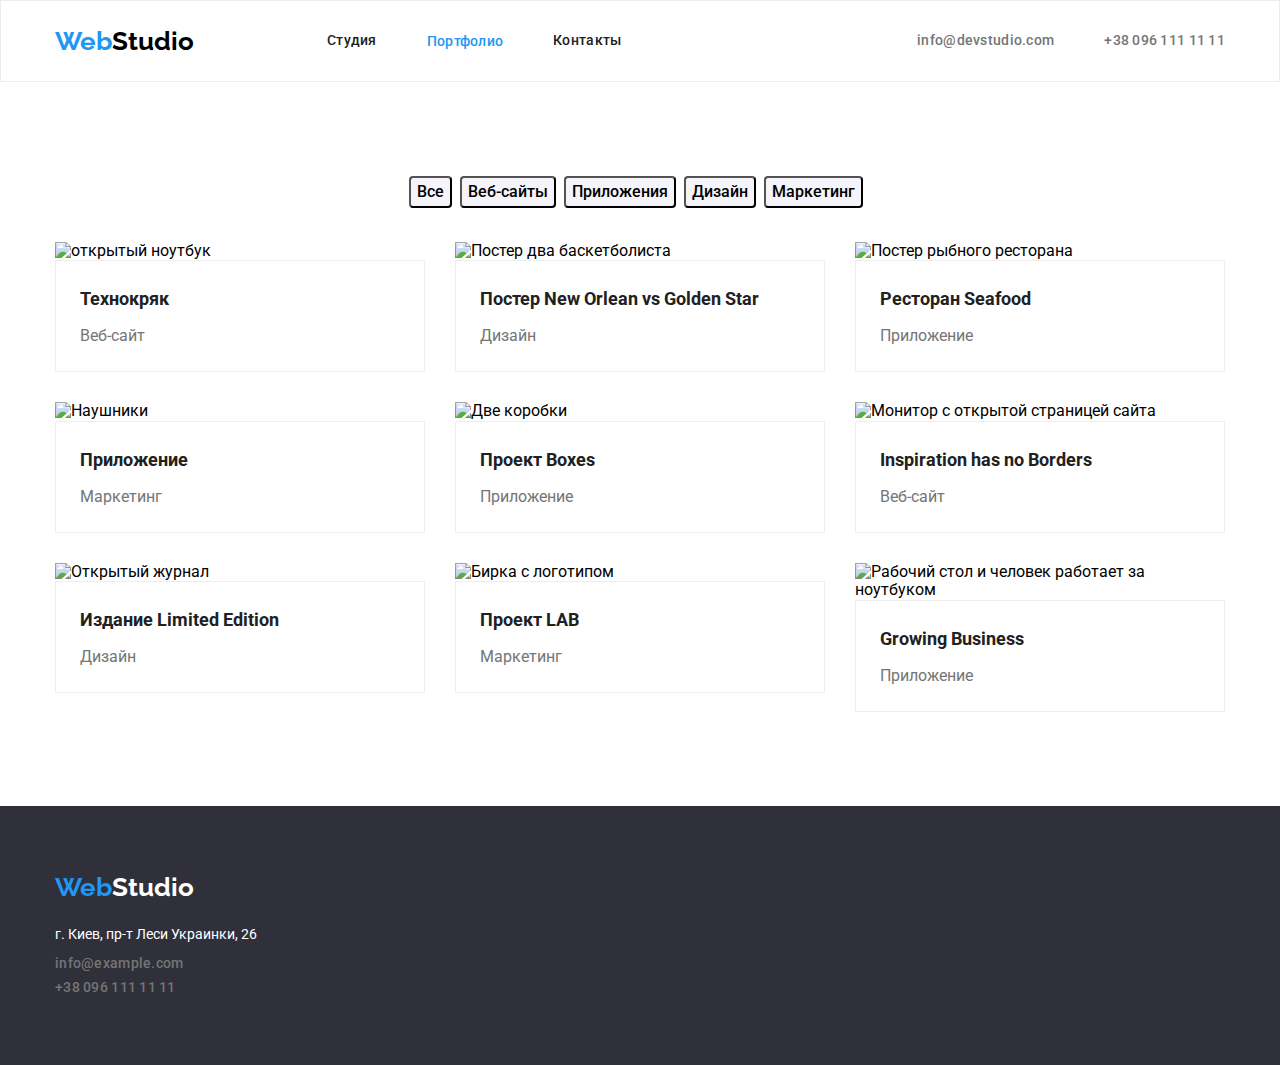
==== portfolio.html @ c2560626 "add sprite" ====
<!DOCTYPE html>
<html lang="ru">
<head>
    <meta charset="UTF-8">
    <meta name="viewport" content="width=device-width, initial-scale=1.0">
    <title>Портфолио</title> 
   
    <link rel="preconnect" href="https://fonts.gstatic.com">
    <link href="https://fonts.googleapis.com/css2?family=Raleway:wght@700&family=Roboto:wght@400;500;700;900&display=swap"
        rel="stylesheet">
    <link rel="stylesheet" href="./css/normalize.css">
  
    <link rel="stylesheet" href="./css/common.css">
    <link rel="stylesheet" href="./css/style.css">
</head>
<body>
     
        <header class="header-back"> 
            <div class="container">
           
            <nav class="item" > 
                <div class="header-nav" >
        
                <a class="linc-logo" href="WebStudio"> <span class="link-blue">Web</span><span class="link-black">Studio</span>
                </a>
        
                <ul class="site-nav">
                    <li class="item"  >
                        <a class="link" href="./index.html">Студия</a>
                    </li> 
                    <li class="item" >
                        <a class="link-current" href="./portfolio.html">Портфолио</a>
                    </li>
                    <li class="item">
                        <a class="link" href="Контакты ">Контакты</a>
                    </li>
                </ul>
                <ul  class="nav-links" >
                
                    <li class="item" >
                        <a class="nav-link" href="mailto:info@devstudio.com">info@devstudio.com</a>
                    </li>
                    <li class="item" >
                        <a class="nav-link" href="tel:+380961111111">+38 096 111 11 11</a>
                    </li>
                
                </ul>
            </div>
                </nav>
            </div>
        </header> 
   
    <main> 
        <div class="container" >
        <section class="design-work" >
            <ul class="main-button" >
                <li>
                    <button class="main-button-item" >Все</button>
                </li>
                <li>
                    <button class="main-button-item" >Веб-сайты</button>
                </li> 
                <li>
                    <button class="main-button-item" >Приложения</button>
                </li>
                <li>
                    <button class="main-button-item" >Дизайн</button>
                </li>
                <li>
                    <button class="main-button-item" >Маркетинг</button>
                </li>
            </ul>
        
        
            <ul class="progects" >
                <li class="progects-name" >
                    <div class="product-title" >
                        
                        <img src="./images-portfolio/img-1.jpg" alt="открытый ноутбук"> 
                        <div class="our-product" >
                        <h3 class=" product-name" >Технокряк</h3> 
                        <p class="product" >Веб-сайт</p>
                    </div>
                    </div>
                </li> 
                <li class="progects-name" > 
                    <div class="product-title"> 
                        <img src="./images-portfolio/img-2.jpg" alt="Постер два баскетболиста"> 
                        <div class="our-product">
                        <h3 class=" product-name" >Постер New Orlean vs Golden Star</h3> 
                        <p class="product" >Дизайн</p> 
                    </div>
                    
                    </div> 
                </li> 
                <li class="progects-name" >
                    <div class="product-title">
                        <img src="./images-portfolio/img-3.jpg" alt="Постер рыбного ресторана">
                        <div class="our-product">
                        <h3 class=" product-name" >Ресторан Seafood</h3>
                        <p class="product" >Приложение</p>
                    </div>
                    </div>
                    
                </li>
                <li class="progects-name" >
                    <div class="product-title" > 
                        <img src="./images-portfolio/img-4.jpg" alt="Наушники">
                        <div class="our-product">
                        <h3 class=" product-name" >Приложение</h3>
                        <p class="product" >Маркетинг</p>
                    </div>
                    </div>
                </li>
                <li class="progects-name" >
                    <div class="product-title"  >
                        <img src="./images-portfolio/img-5.jpg" alt="Две коробки">
                        <div class="our-product">
                        <h3 class=" product-name" >Проект Boxes</h3> 
                        <p class="product" >Приложение</p>
                    </div>
                    </div>
                </li> 
                <li class="progects-name" >
                    <div class="product-title"   >
                        <img src="./images-portfolio/img-6.jpg" alt="Монитор с открытой страницей сайта"> 
                        <div class="our-product">
                        <h3 class=" product-name" >Inspiration has no Borders</h3>
                        <p class="product" >Веб-сайт</p>
                    </div>
                    </div>
                </li>
                <li class="progects-name" >
                    <div class="product-title"  >
                        <img src="./images-portfolio/img-7.jpg" alt="Открытый журнал">
                        <div class="our-product">
                        <h3 class=" product-name" >Издание Limited Edition</h3>
                        <p class="product" >Дизайн</p>
                    </div>
                    </div>
                </li>
                <li class="progects-name" >
                    <div class="product-title"  > 
                        <img src="./images-portfolio/img-8.jpg" alt="Бирка с логотипом">
                        <div class="our-product">
                        <h3 class=" product-name" >Проект LAB</h3> 
                        <p class="product" >Маркетинг</p>
                    </div>
                    </div>
                </li>
                <li class="progects-name"  >
                    <div class="product-title"  >
                        <img src="./images-portfolio/img-9.jpg" alt="Рабочий стол и человек работает за ноутбуком">
                        <div class="our-product">
                        <h3 class=" product-name" >Growing Business</h3>
                        <p class="product" >Приложение</p>
                    </div>
                    </div>
                </li>
            </ul>
        </section>
    </div>
    </main> 
    <footer class="footer-back"> 
        <div class="container" >
        <div class="footer-color">
            <div class="footer-logo">
        <a class="linc-logo" href="WebStudio"> <span class="footer-logo-blue">Web</span><span
        
                class="footer-logo-white">Studio</span> </a></div>
                <div class="adress-link">
        <address class="address">
        
        
            <p class="map-item" > <span class="map-address">г. Киев, пр-т Леси Украинки, 26</span> </p>
            <ul class="footer-nav" >
                <li>
                    <a class="footer-nav-link" href="mailto:info@example.com">info@example.com</a>
                </li>
                <li>
                    <a class="footer-nav-link" href="tel:+380961111111">+38 096 111 11 11</a>
                </li>
            </ul>
        
        </address> 
    </div>
    </div>
    </div>
        </footer>

</body>
</html>
---- css/common.css ----
.visually-hidden {
  position: absolute;
  width: 1px;
  height: 1px;
  margin: -1px;
  border: 0;
  padding: 0;

  white-space: nowrap;
  clip-path: inset(100%);
  clip: rect(0 0 0 0);
  overflow: hidden;
}

ul {
  list-style: none;
}

a {
  text-decoration: none;
}

*,
*::before,
*::after {
  box-sizing: border-box;
}

img {
  display: block;
  max-width: 100%;
  height: auto;
}
---- css/style.css ----
/* все цвета страницы студия
.header-back: #ECECEC
.link-collor: 2196F3
.back-hero: 2F303A
.primary-text-color:757575, 100 %
.white-text-collor:FFFFFF, 100 %
.h-collor:212121, 100 %
 .body-back: #E5E5E5

 */
body {
  font-family: 'Roboto', sans-serif;
}

/* css-переменные. */
:root {
  --primary-text-color: #757575;
  --footer-back: #2f303a;
  --white-text-collor: #ffffff;
  --h-collor: #212121;
  --link-collor: #2196f3;
  --header-back: #ececec;
}

/* контейнер */
.container {
  width: 1200px;
  padding-left: 15px;
  padding-right: 15px;
  margin-left: auto;
  margin-right: auto;
  /* outline: 1px solid green */
}

.link {
  outline: none;
}

img {
  display: block;
  max-width: 100%;
  height: auto;
}

.site-nav .item:last-child {
  margin-right: 0px;
}

.link-blue {
  color: var(--link-collor);
}

.link-black {
  color: #000000;
}

/*  Хедер сайта */
.header-back {
  border: 1px solid #ececec;
}

.header-nav {
  display: flex;
  align-items: center;
  height: 80px;
}

/*  логотип */

.linc-logo {
  font-family: Raleway, sans-serif;
  font-style: normal;
  font-weight: bold;
  font-size: 26px;
  line-height: 31px;
}

/* навигация по сайту */

.site-nav {
  display: flex;
  align-items: center;
  margin-left: 93px;
  margin-top: 0px;
  margin-bottom: 0px;
}

.site-nav .item + .item {
  margin-left: 50px;
}

/* .site-nav .item {
  outline: 1px solid greenyellow;
} */

.site-nav .link {
  color: var(--h-collor);
  display: block;
  padding-top: 32px;
  padding-bottom: 32px;
}

.link:hover,
.link:focus {
  color: var(--link-collor);
}

.link-current {
  color: var(--link-collor);
  font-family: Roboto, sans-serif;
  font-style: normal;
  font-weight: 500;
  font-size: 14px;
  line-height: 16px;
  letter-spacing: 0.02em;
}

.link {
  font-family: Roboto, sans-serif;
  font-style: normal;
  font-weight: 500;
  font-size: 14px;
  line-height: 1.14;
  letter-spacing: 0.02em;
}

/* навигация мейл и телефон */

.nav-link,
.nav-link {
  display: block;
  padding-top: 32px;
  padding-bottom: 32px;
  margin-top: 0px;
  margin-bottom: 0px;

  font-family: Roboto, sans-serif;
  font-style: normal;
  font-weight: 500;
  font-size: 14px;
  line-height: 1.14;
  letter-spacing: 0.02em;
  color: var(--primary-text-color);
}

.nav-links :hover,
.nav-links :focus {
  color: var(--link-collor);
}

.nav-links {
  display: flex;
  margin-left: auto;
}

.nav-icon{
  display: block;
  width: 16px;
  height: 12px;


}

.nav-icon:hover,
.nav-icon:focus{
  color: var(--link-collor);
}

.nav-link{
  display: flex; 
  align-content: center;

}


/* .nav-links .item {
  outline: 1px solid green;
} */

.nav-links .item + .item {
  margin-left: 50px;
}

/*  Hero сайта Студия*/
.hero {
  background-color: var(--footer-back);
  /* outline: 2px solid green; */
  min-height: 600px;
}

.hero {
  text-align: center; 
}
 
.overlay {
  max-width: 1600px;
  height: 600px;
  margin-left: auto;
  margin-right: auto;
  background-image: url(../images/Img\ \(5\).jpg);
  background-position: center;
  background-size: cover;
}


.hero-title {
  padding-top: 200px;
  margin-bottom: 30px;
  margin-top: 0px;

  /* outline: 1px solid green; */

  color: var(--white-text-collor);
  font-family: Roboto, sans-serif;
  font-style: normal;
  font-weight: 900;
  font-size: 44px;
  line-height: 1.36;

  letter-spacing: 0.06em;
  text-transform: uppercase;
}

/* кнопка заказа услуг */

.hero-button {
  display: inline-block;
  padding: 16px 32px;
  border-radius: 4px;
  margin-right: auto;
  margin-left: auto;

  background-color: var(--link-collor);
  color: var(--white-text-collor);
}

/*  наши преимущества */
.benefit {
  padding-top: 94px;
}

.benefit-frame {
  display: flex;
}

.benefit-frame {
  padding-left: 0px;
  margin-top: 0px;
  margin-bottom: 0px;
}

.benefit-item {
  margin-bottom: 0px;
  font-family: Roboto, sans-serif;
  font-style: normal;
  font-weight: normal;
  font-size: 14px;
  line-height: 1.71;
}

.card {
  width: 270px;
  margin-right: 30px;
}

.card:last-child {
  margin-right: 0px;
}

.benefit-title {
  margin-top: 0px;
  font-family: Roboto, sans-serif;
  font-style: normal;
  font-weight: 700;
  font-size: 14px;
  line-height: 1.14;
  letter-spacing: 0.03em;
  text-transform: uppercase;
  color: var(--h-collor);
}

/*  то что мы делаем студия */
.work {
  padding-top: 94px;
  padding-bottom: 94px;
}

.work-title {
  text-align: center;
  margin-top: 0px;
  font-family: Roboto, sans-serif;
  font-style: normal;
  font-weight: bold;
  font-size: 36px;
  line-height: 1.16;
}

.work-item-frame {
  /* outline: 1px solid green; */
  display: block;
}

.work-item {
  display: block;
}

.work-item {
  display: flex;
}

.work-item {
  padding-left: 0px;
  margin-top: 0px;
  margin-bottom: 0px;
}

/* 
.work-item-frame {
  margin-right: 30px;
} */

/* .work-item-frame:last-child {
  margin-right: 0px;
} */

.work-item-frame:not(:last-child) {
  margin-right: 30px;
}

/*  о нашей команде */

.our-team {
  padding-top: 94px;
  padding-bottom: 94px;
}

.team-title {
  text-align: center;
  margin-bottom: 50px;
  margin-top: 0px;
  font-family: Roboto, sans-serif;
  font-style: normal;
  font-weight: bold;
  font-size: 36px;
  line-height: 1.16;
  letter-spacing: 0.03em;
}

.team-card {
  display: flex;
}

.team-card {
  margin-left: 0px;
  padding-left: 0px;
  margin-top: 0px;
  margin-bottom: 0px;
}

.team-card-item {
  /* outline: 1px solid #008000; */
}

.team-card-item {
  margin-right: 30px;
}

.team-card-item:last-child {
  margin-right: 0px;
}

.name {
  text-align: center;
  margin-top: 30px;
  color: var(--h-collor);
  font-family: Roboto, sans-serif;
  font-style: normal;
  font-weight: 500;
  font-size: 16px;
  line-height: 19px;
}

.profession {
  text-align: center;
  margin-top: 10px;
  margin-bottom: 30px;
  color: var(--primary-text-color);
  font-family: Roboto, sans-serif;
  font-style: normal;
  font-weight: normal;
  font-size: 16px;
  line-height: 19px;
}

/* Подвал сайта  */
.footer-back {
  padding-top: 6px;
  background-color: var(--footer-back);
}

.footer-logo {
  display: block;
}

.footer-logo {
  padding-top: 60px;
  /* outline: 1px solid#008000; */
}

.footer-logo-blue {
  color: var(--link-collor);
}

.adress-link {
  display: block;
}

.adress-link {
  margin-top: 20px;
  padding-bottom: 60px;
}

.adress {
  display: block;
}

.map-address {
  color: var(--white-text-collor);
  font-family: Roboto, sans-serif;
  font-style: normal;
  font-weight: normal;
  font-size: 14px;
  line-height: 1.71;

  /* outline: 1px solid #008000; */
}

.map-item {
  margin-top: 20px;
  margin-bottom: 0px;
}

.footer-logo-white {
  color: var(--white-text-collor);
}

.footer-nav {
  display: block;
  padding-left: 0px;
  margin-bottom: 0px;
  margin-top: 9px;
}

.footer-nav-link {
  display: block;
}

.footer-nav-link:hover,
.footer-nav-link:focus {
  color: var(--link-collor);
}

.footer-nav-link {
  font-family: Roboto, sans-serif;
  font-style: normal;
  font-weight: 500;
  font-size: 14px;
  line-height: 1.14;
  letter-spacing: 0.02em;
  color: var(--primary-text-color);
  margin-top: 9px;
  margin-bottom: 9px;
}

/* кнопки в портфолио */
.main-button-item {
  font-family: Roboto, sans-serif;
  font-style: normal;
  font-weight: 500;
  font-size: 16px;
  line-height: 26px;
  background: #f5f4fa;
  border-radius: 4px;
}

.main-button {
  display: flex;
  margin-bottom: 34px;
  margin-top: 0px;
  justify-content: center;
  padding-left: 0px;
}

.main-button-item:hover,
.main-button-item:focus {
  color: var(--link-collor);
}

.main-button-item {
  margin-right: 8px;
}

/*  портфолио проекты */
.design-work {
  padding-bottom: 94px;
  padding-top: 94px;
}

.product-name {
  font-family: Roboto, sans-serif;
  font-style: normal;
  font-weight: bold;
  font-size: 18px;
  line-height: 36px;
  color: var(--h-collor);
}

.progects {
  display: flex;
  flex-wrap: wrap;
  padding-left: 0px;
  margin-top: 0px;
  margin-bottom: 0px;
}

.progects-name {
  width: 370px;
  /* outline: 1px solid #008000; */
  margin-right: 30px;
  margin-bottom: 30px;
}

/* .progects-name * {
  outline: 1px solid #008000;
} */

.progects-name:nth-child(3n) {
  margin-right: 0;
}

.progects-name:nth-last-child(-n + 3) {
  margin-bottom: 0;
}

.product {
  font-family: Roboto, sans-serif;
  font-style: normal;
  font-weight: normal;
  font-size: 16px;
  line-height: 30px;
  color: var(--primary-text-color);
}

.product-title {
  display: block;
}

.our-product {
  padding-top: 20px;
  padding-left: 24px;
  padding-right: 24px;
  padding-bottom: 20px;
  border: 1px solid #eeeeee;
}

.product-name {
  margin-bottom: 0px;
  margin-top: 0px;
}

.product {
  margin-top: 4px;
  margin-bottom: 0px;
}

/* .frame {
  outline: 2px solid green;
} */

/*  контейнер для стилизации hero
 */
.hero-container {
  width: 600px;
  margin-left: auto;
  margin-right: auto;
}

/*display: flex
  flex-wrap: wrap */

/* общий контейнер для стилизации */
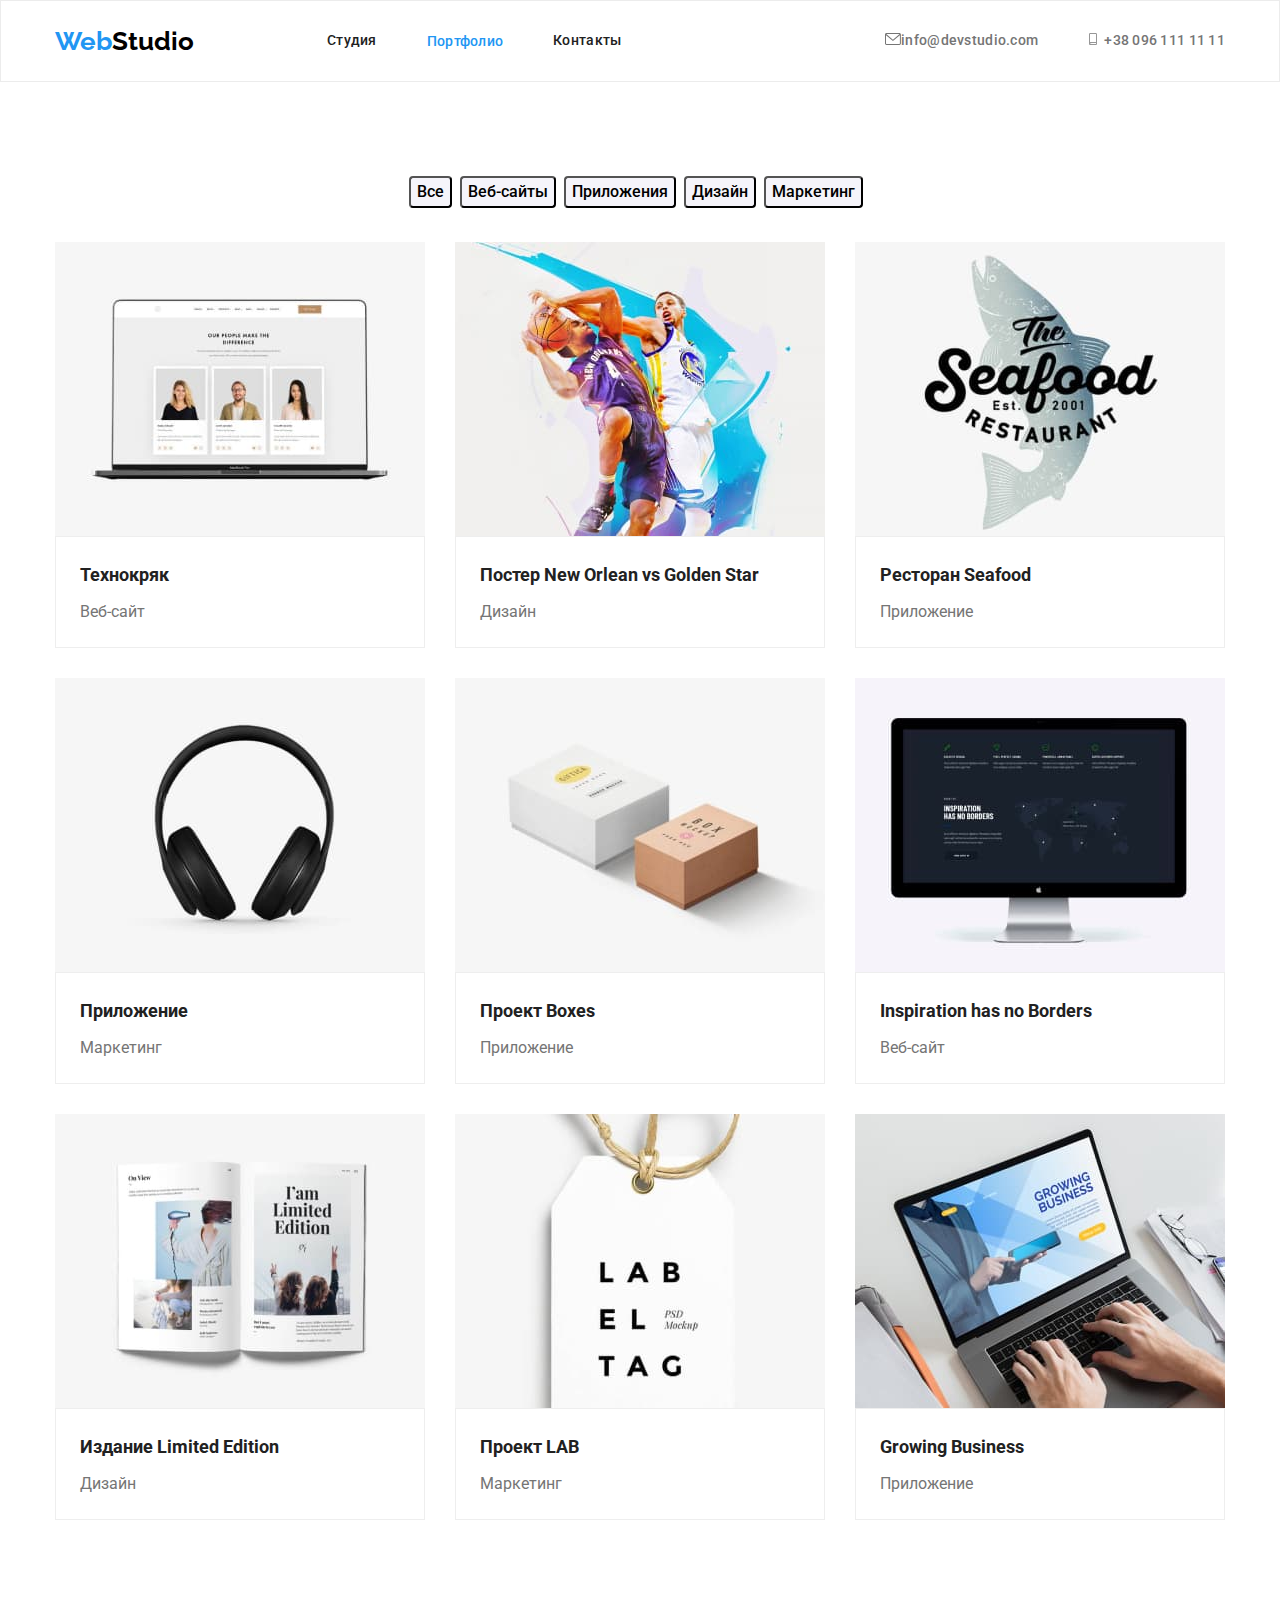
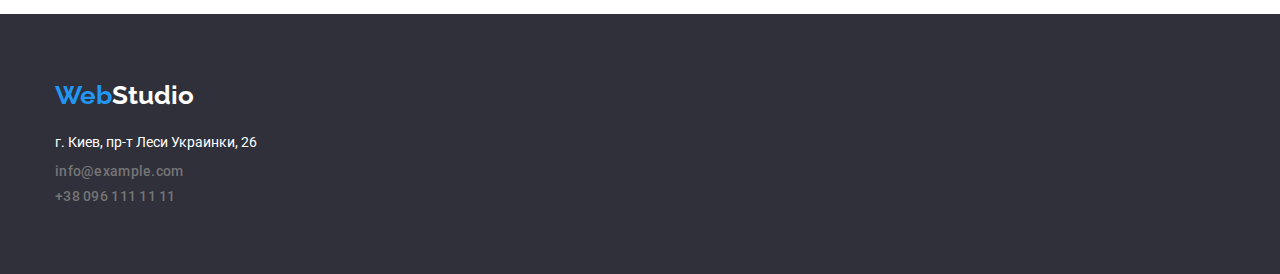
==== commit 17c90014: "add photo portfolio" ====
--- a/portfolio.html
+++ b/portfolio.html
@@ -38,10 +38,14 @@
                 <ul  class="nav-links" >
                 
                     <li class="item" >
-                        <a class="nav-link" href="mailto:info@devstudio.com">info@devstudio.com</a>
+                        <a class="nav-link" href="mailto:info@devstudio.com"><svg  class="nav-icon">
+                            <use href="./images/symbol-defs.svg#icon-envelope" width="16",height="12" ></use>    
+                            </svg>info@devstudio.com</a>
                     </li>
                     <li class="item" >
-                        <a class="nav-link" href="tel:+380961111111">+38 096 111 11 11</a>
+                        <a class="nav-link" href="tel:+380961111111"> <svg  class="nav-icon">
+                            <use href="./images/symbol-defs.svg#icon-smartphone" width="10",height="16"></use>
+                        </svg>+38 096 111 11 11</a>
                     </li>
                 
                 </ul>
@@ -76,7 +80,7 @@
                 <li class="progects-name" >
                     <div class="product-title" >
                         
-                        <img src="./images-portfolio/img-1.jpg" alt="открытый ноутбук"> 
+                        <img src="./images/img-1.jpg" alt="открытый ноутбук"> 
                         <div class="our-product" >
                         <h3 class=" product-name" >Технокряк</h3> 
                         <p class="product" >Веб-сайт</p>
@@ -85,7 +89,7 @@
                 </li> 
                 <li class="progects-name" > 
                     <div class="product-title"> 
-                        <img src="./images-portfolio/img-2.jpg" alt="Постер два баскетболиста"> 
+                        <img src="./images/img-2.jpg" alt="Постер два баскетболиста"> 
                         <div class="our-product">
                         <h3 class=" product-name" >Постер New Orlean vs Golden Star</h3> 
                         <p class="product" >Дизайн</p> 
@@ -95,7 +99,7 @@
                 </li> 
                 <li class="progects-name" >
                     <div class="product-title">
-                        <img src="./images-portfolio/img-3.jpg" alt="Постер рыбного ресторана">
+                        <img src="./images/img-3.jpg" alt="Постер рыбного ресторана">
                         <div class="our-product">
                         <h3 class=" product-name" >Ресторан Seafood</h3>
                         <p class="product" >Приложение</p>
@@ -105,7 +109,7 @@
                 </li>
                 <li class="progects-name" >
                     <div class="product-title" > 
-                        <img src="./images-portfolio/img-4.jpg" alt="Наушники">
+                        <img src="./images/img-4.jpg" alt="Наушники">
                         <div class="our-product">
                         <h3 class=" product-name" >Приложение</h3>
                         <p class="product" >Маркетинг</p>
@@ -114,7 +118,7 @@
                 </li>
                 <li class="progects-name" >
                     <div class="product-title"  >
-                        <img src="./images-portfolio/img-5.jpg" alt="Две коробки">
+                        <img src="./images/img-5.jpg" alt="Две коробки">
                         <div class="our-product">
                         <h3 class=" product-name" >Проект Boxes</h3> 
                         <p class="product" >Приложение</p>
@@ -123,7 +127,7 @@
                 </li> 
                 <li class="progects-name" >
                     <div class="product-title"   >
-                        <img src="./images-portfolio/img-6.jpg" alt="Монитор с открытой страницей сайта"> 
+                        <img src="./images/img-6.jpg" alt="Монитор с открытой страницей сайта"> 
                         <div class="our-product">
                         <h3 class=" product-name" >Inspiration has no Borders</h3>
                         <p class="product" >Веб-сайт</p>
@@ -132,7 +136,7 @@
                 </li>
                 <li class="progects-name" >
                     <div class="product-title"  >
-                        <img src="./images-portfolio/img-7.jpg" alt="Открытый журнал">
+                        <img src="./images/img-7.jpg" alt="Открытый журнал">
                         <div class="our-product">
                         <h3 class=" product-name" >Издание Limited Edition</h3>
                         <p class="product" >Дизайн</p>
@@ -141,7 +145,7 @@
                 </li>
                 <li class="progects-name" >
                     <div class="product-title"  > 
-                        <img src="./images-portfolio/img-8.jpg" alt="Бирка с логотипом">
+                        <img src="./images/img-8.jpg" alt="Бирка с логотипом">
                         <div class="our-product">
                         <h3 class=" product-name" >Проект LAB</h3> 
                         <p class="product" >Маркетинг</p>
@@ -150,7 +154,7 @@
                 </li>
                 <li class="progects-name"  >
                     <div class="product-title"  >
-                        <img src="./images-portfolio/img-9.jpg" alt="Рабочий стол и человек работает за ноутбуком">
+                        <img src="./images/img-9.jpg" alt="Рабочий стол и человек работает за ноутбуком">
                         <div class="our-product">
                         <h3 class=" product-name" >Growing Business</h3>
                         <p class="product" >Приложение</p>
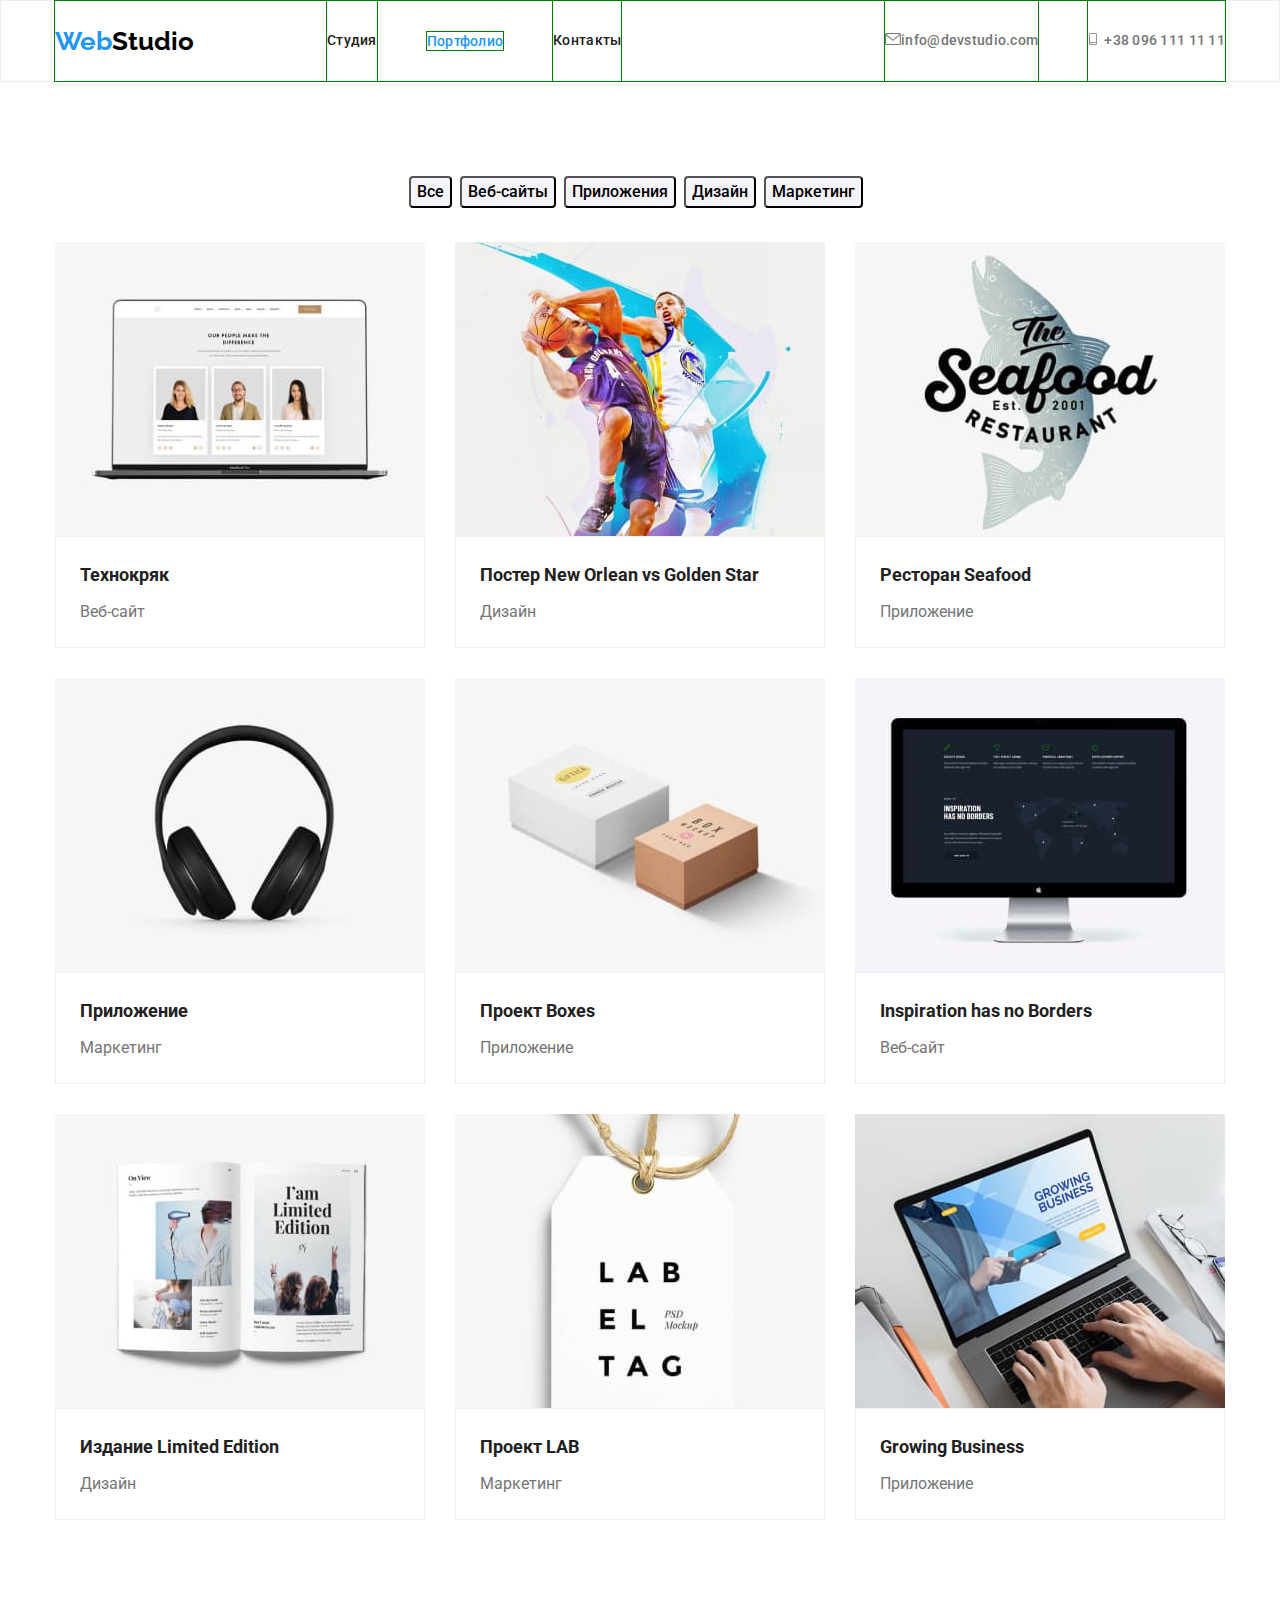
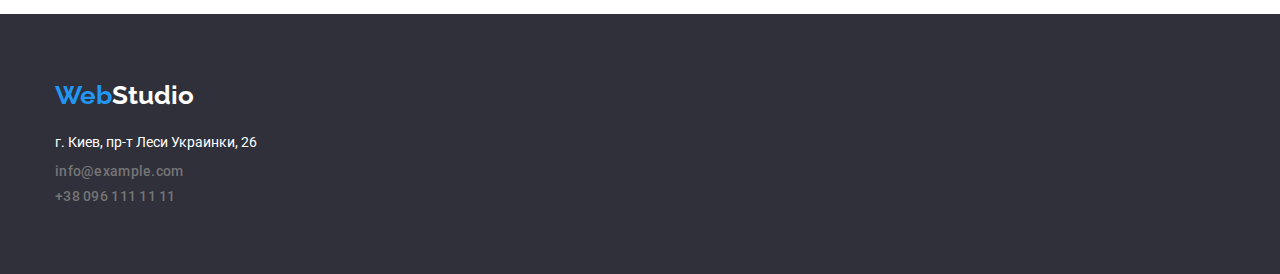
==== commit 1204c970: "svg beggin" ====
--- a/portfolio.html
+++ b/portfolio.html
@@ -40,12 +40,12 @@
                     <li class="item" >
                         <a class="nav-link" href="mailto:info@devstudio.com"><svg  class="nav-icon">
                             <use href="./images/symbol-defs.svg#icon-envelope" width="16",height="12" ></use>    
-                            </svg>info@devstudio.com</a>
+                            </svg> info@devstudio.com</a>
                     </li>
                     <li class="item" >
                         <a class="nav-link" href="tel:+380961111111"> <svg  class="nav-icon">
                             <use href="./images/symbol-defs.svg#icon-smartphone" width="10",height="16"></use>
-                        </svg>+38 096 111 11 11</a>
+                        </svg> +38 096 111 11 11</a>
                     </li>
                 
                 </ul>
--- a/css/style.css
+++ b/css/style.css
@@ -143,35 +143,48 @@
   color: var(--primary-text-color);
 }
 
-.nav-links :hover,
+/* .nav-links :hover,
 .nav-links :focus {
   color: var(--link-collor);
-}
+} */
 
 .nav-links {
   display: flex;
-  margin-left: auto;
-}
-
-.nav-icon{
+  margin-left: auto; 
+  margin-top: 0px;
+  margin-bottom: 0px;
+}
+
+.nav-icon {
   display: block;
   width: 16px;
   height: 12px;
-
-
-}
-
-.nav-icon:hover,
-.nav-icon:focus{
-  color: var(--link-collor);
-}
+  fill: var( --primary-text-color);
+  /* fill: carrentColor; */
+}
+
 
 .nav-link{
   display: flex; 
   align-content: center;
-
-}
-
+}
+
+
+.nav-links .item :hover,
+.nav-links .item :focus{
+  color: var(--link-collor);
+}
+
+
+.nav-icon :hover{
+  fill: carrentColor ;
+}
+
+  
+
+.item {
+  outline: 1px solid #008000
+}
 
 /* .nav-links .item {
   outline: 1px solid green;
@@ -277,7 +290,16 @@
   letter-spacing: 0.03em;
   text-transform: uppercase;
   color: var(--h-collor);
-}
+} 
+
+.benefit-icon{ 
+  
+  background-color: rgb(230, 19, 19); 
+  height: 120px;
+}
+
+
+
 
 /*  то что мы делаем студия */
 .work {
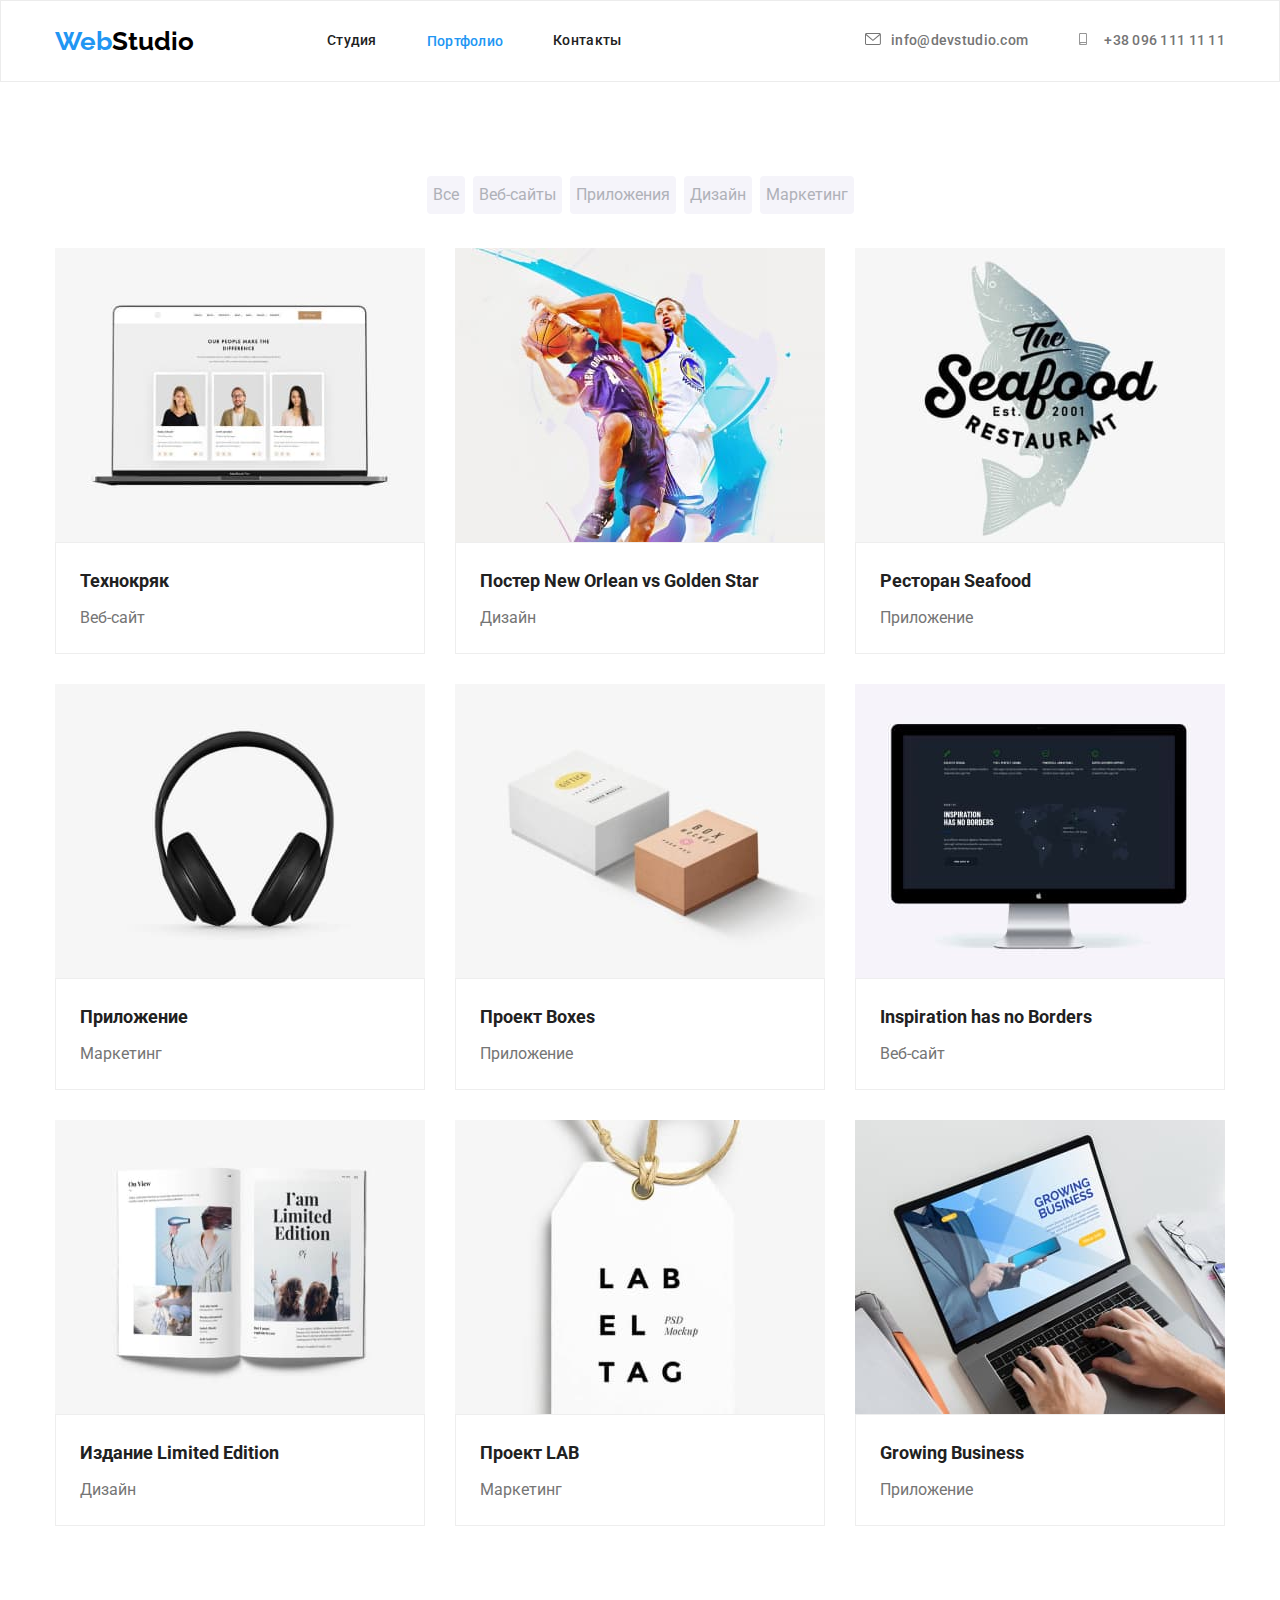
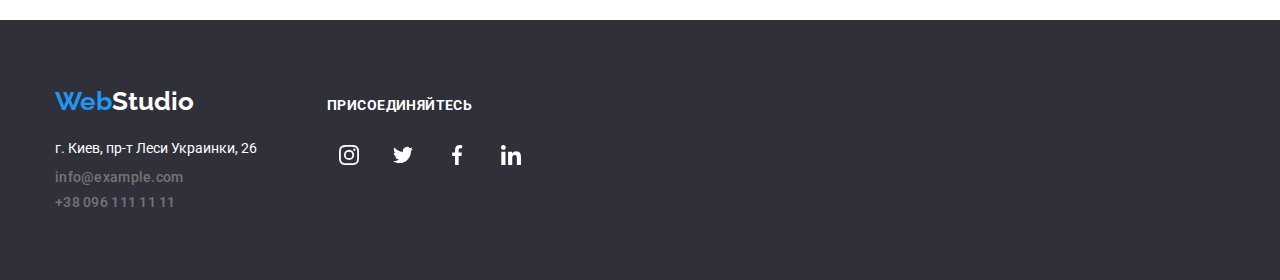
==== commit 09014b25: "add button" ====
--- a/portfolio.html
+++ b/portfolio.html
@@ -8,7 +8,7 @@
     <link rel="preconnect" href="https://fonts.gstatic.com">
     <link href="https://fonts.googleapis.com/css2?family=Raleway:wght@700&family=Roboto:wght@400;500;700;900&display=swap"
         rel="stylesheet">
-    <link rel="stylesheet" href="./css/normalize.css">
+     <link rel="stylesheet" href="https://cdnjs.cloudflare.com/ajax/libs/modern-normalize/1.0.0/modern-normalize.min.css"/>
   
     <link rel="stylesheet" href="./css/common.css">
     <link rel="stylesheet" href="./css/style.css">
@@ -39,12 +39,12 @@
                 
                     <li class="item" >
                         <a class="nav-link" href="mailto:info@devstudio.com"><svg  class="nav-icon">
-                            <use href="./images/symbol-defs.svg#icon-envelope" width="16",height="12" ></use>    
+                            <use href="./images/symbol-defs (1).svg#icon-envelope" width="16",height="12" ></use>    
                             </svg> info@devstudio.com</a>
                     </li>
                     <li class="item" >
                         <a class="nav-link" href="tel:+380961111111"> <svg  class="nav-icon">
-                            <use href="./images/symbol-defs.svg#icon-smartphone" width="10",height="16"></use>
+                            <use href="./images/symbol-defs (1).svg#icon-smartphone" width="10",height="16"></use>
                         </svg> +38 096 111 11 11</a>
                     </li>
                 
@@ -58,19 +58,19 @@
         <div class="container" >
         <section class="design-work" >
             <ul class="main-button" >
-                <li>
+                <li class="main-button-mark" >
                     <button class="main-button-item" >Все</button>
                 </li>
-                <li>
+                <li class="main-button-mark" >
                     <button class="main-button-item" >Веб-сайты</button>
                 </li> 
-                <li>
+                <li class="main-button-mark" >
                     <button class="main-button-item" >Приложения</button>
                 </li>
-                <li>
+                <li class="main-button-mark"  >
                     <button class="main-button-item" >Дизайн</button>
                 </li>
-                <li>
+                <li class="main-button-mark" >
                     <button class="main-button-item" >Маркетинг</button>
                 </li>
             </ul>
@@ -166,7 +166,8 @@
     </div>
     </main> 
     <footer class="footer-back"> 
-        <div class="container" >
+        <div class="container" > 
+            <div class="footer-all"> 
         <div class="footer-color">
             <div class="footer-logo">
         <a class="linc-logo" href="WebStudio"> <span class="footer-logo-blue">Web</span><span
@@ -188,7 +189,41 @@
         
         </address> 
     </div>
-    </div>
+    </div> 
+    <div class="footer-sociall" >
+        <h3 class="footer-title" > ПРИСОЕДИНЯЙТЕСЬ</h3> 
+             <ul class="footer-box" >
+                 <li class="footer-mark" >
+                     <a class="footer-link"  href=""><svg class="footer-icon" width="20px" height="20px" >
+                        <use href="./images/symbol-defs (1).svg#icon-instagram" ></use>
+     
+                     </svg></a>
+                 
+                 </li> 
+                 <li class="footer-mark" >
+                     <a class="footer-link"  href=""><svg class="footer-icon" width="20px" height="20px" >
+                        <use href="./images/symbol-defs (1).svg#icon-twitter" ></use>
+     
+                     </svg></a>
+                 
+                 </li>
+                  <li class="footer-mark" >
+                     <a class="footer-link"  href=""><svg class="footer-icon" width="20px" height="20px" >
+                        <use href="./images/symbol-defs (1).svg#icon-facebook" ></use>
+     
+                     </svg></a>
+                 
+                 </li> 
+                 <li class="footer-mark" >
+                     <a class="footer-link"  href=""><svg class="footer-icon" width="20px" height="20px" >
+                        <use href="./images/symbol-defs (1).svg#icon-linkedin" ></use>
+     
+                     </svg></a>
+                 
+                 </li>
+             </ul>
+     </div>
+</div>
     </div>
         </footer>
 
--- a/css/common.css
+++ b/css/common.css
@@ -17,7 +17,8 @@
 }
 
 a {
-  text-decoration: none;
+  text-decoration: none;  
+  /* color: white */
 }
 
 *,
--- a/css/style.css
+++ b/css/style.css
@@ -10,6 +10,7 @@
  */
 body {
   font-family: 'Roboto', sans-serif;
+  color: #757575;
 }
 
 /* css-переменные. */
@@ -20,6 +21,15 @@
   --h-collor: #212121;
   --link-collor: #2196f3;
   --header-back: #ececec;
+  --social-icon: #AFB1B8;
+  --team-back: #F5F4FA;
+  --back: rgba(255,255,255,0.1)
+}
+
+button{
+  border: none;
+  color: none;
+  background-color: transparent; ;
 }
 
 /* контейнер */
@@ -42,6 +52,11 @@
   height: auto;
 }
 
+/* .link-icon .icon{
+  fill: var(--social-icon);
+} */
+
+
 .site-nav .item:last-child {
   margin-right: 0px;
 }
@@ -51,7 +66,7 @@
 }
 
 .link-black {
-  color: #000000;
+  color: black;
 }
 
 /*  Хедер сайта */
@@ -158,11 +173,11 @@
 .nav-icon {
   display: block;
   width: 16px;
-  height: 12px;
-  fill: var( --primary-text-color);
+  height: 12px; 
+  margin-right: 10px;
+  fill: var(--primary-text-color);
   /* fill: carrentColor; */
 }
-
 
 .nav-link{
   display: flex; 
@@ -176,15 +191,15 @@
 }
 
 
-.nav-icon :hover{
-  fill: carrentColor ;
+.nav-icon{
+  fill: currentColor;
 }
 
   
 
-.item {
+/* .item {
   outline: 1px solid #008000
-}
+} */
 
 /* .nav-links .item {
   outline: 1px solid green;
@@ -204,13 +219,14 @@
 .hero {
   text-align: center; 
 }
- 
+
+
 .overlay {
   max-width: 1600px;
   height: 600px;
   margin-left: auto;
-  margin-right: auto;
-  background-image: url(../images/Img\ \(5\).jpg);
+  margin-right: auto;  
+  background-image: linear-gradient(to right,rgba(47, 48, 58, 0.4),rgba(47, 48, 58, 0.4)),  url(../images/Img\ \(5\).jpg);
   background-position: center;
   background-size: cover;
 }
@@ -247,7 +263,10 @@
   color: var(--white-text-collor);
 }
 
-/*  наши преимущества */
+/* если мы берем у всей секции и убираем padding */
+
+/* наши преимущества */
+
 .benefit {
   padding-top: 94px;
 }
@@ -281,7 +300,7 @@
 }
 
 .benefit-title {
-  margin-top: 0px;
+  margin-top: 30px;
   font-family: Roboto, sans-serif;
   font-style: normal;
   font-weight: 700;
@@ -291,17 +310,20 @@
   text-transform: uppercase;
   color: var(--h-collor);
 } 
-
-.benefit-icon{ 
+ 
+.benefit-box{
+  display: flex;
+  align-items: center;
+  justify-content: center;
+  background: #F5F4FA;
+  border-radius: 4px;
+  height: 120px;
   
-  background-color: rgb(230, 19, 19); 
-  height: 120px;
-}
-
-
+}
 
 
 /*  то что мы делаем студия */
+
 .work {
   padding-top: 94px;
   padding-bottom: 94px;
@@ -354,6 +376,7 @@
 .our-team {
   padding-top: 94px;
   padding-bottom: 94px;
+  background-color: var(--team-back) ;
 }
 
 .team-title {
@@ -385,6 +408,8 @@
 
 .team-card-item {
   margin-right: 30px;
+  box-shadow: 0px 1px 3px rgba(0, 0, 0, 0.12), 0px 1px 1px rgba(0, 0, 0, 0.14), 0px 2px 1px rgba(0, 0, 0, 0.2);
+  border-radius: 0px 0px 4px 4px;
 }
 
 .team-card-item:last-child {
@@ -394,6 +419,7 @@
 .name {
   text-align: center;
   margin-top: 30px;
+  margin-bottom: 0px;
   color: var(--h-collor);
   font-family: Roboto, sans-serif;
   font-style: normal;
@@ -405,7 +431,7 @@
 .profession {
   text-align: center;
   margin-top: 10px;
-  margin-bottom: 30px;
+  margin-bottom: 16px;
   color: var(--primary-text-color);
   font-family: Roboto, sans-serif;
   font-style: normal;
@@ -414,12 +440,136 @@
   line-height: 19px;
 }
 
+.sociall-box{
+  display: flex;
+  align-items: center;
+  justify-content: center; 
+  padding-left: 0px;
+  margin-top: 16px;
+  margin-bottom: 30px ;
+} 
+
+/*  сначала дать цвет иконки на ссылку, а потом изменить ее при ховере */
+
+.link-icon{
+  display: flex;
+  width: 44px;
+  height: 44px;
+  color: var(--social-icon);
+  /* background-color: blue; */
+  align-items: center;
+  justify-content: center;
+  border-radius: 50%;
+}
+
+.item-icon:not(:first-child){
+  margin-left: 10px;
+}
+
+.link-icon:hover {
+  background-color: var(--link-collor);
+  color: var(--white-text-collor);
+}
+/* .icon{
+  fill: var( --social-icon)
+
+} */
+
+.icon{
+  fill: currentColor;
+}
+
+/* .link-icon{
+  width: 44px;
+  height: 44px;
+  color: #008000;
+  background-color: crimson;
+} */
+
+/* .icon{
+  fill: currentColor;
+} */
+
+.our-clients{
+  padding-top: 94px;
+  padding-bottom: 94px;
+}
+
+.clients-title{ 
+  
+  font-family: Roboto, sans-serif;
+  font-style: normal;
+  font-weight: bold;
+  font-size: 36px;
+  line-height: 42px;
+  text-align: center;
+  letter-spacing: 0.03em;
+  
+  margin-bottom: 50px;
+  margin-top: 0px; 
+}
+
+.clients-box{
+  display: flex;
+  margin-top: 0px; 
+  margin-bottom: 0px;
+   padding-left: 0px;
+} 
+
+.client-item{
+  width: 170px;
+  height: 90px;
+  
+}
+
+
+.client-item:not(:first-child){
+  margin-left: 30px;
+}
+
+
+.client-item{
+  display: flex;
+  align-items: center;
+  justify-content: center;
+  
+}
+
+
+.client-link{
+  display: flex;
+  width: 170px;
+  height: 90px;
+  align-items: center;
+  justify-content: center;
+  color: var(--social-icon);
+  border: 1px solid var(--social-icon)
+}
+
+.client-link:hover{
+  color: var(--link-collor);
+  border: 1px solid  var(--link-collor)
+}
+
+
+.client-logo{
+  fill: currentColor;
+}
+
+
 /* Подвал сайта  */
+/* общее правило для всего футера */
+.footer-all{
+  display: flex;
+  align-items: baseline;
+  
+}
+
 .footer-back {
   padding-top: 6px;
   background-color: var(--footer-back);
 }
-
+/* футер лого и адрес */
 .footer-logo {
   display: block;
 }
@@ -493,33 +643,93 @@
   margin-top: 9px;
   margin-bottom: 9px;
 }
+/* футер бокс:присоединяйся и соц сети */
+
+.footer-box{
+  display: flex;
+  justify-content: center;
+  align-items: center;
+  margin-top: 0px;
+  margin-bottom: 0px;
+  padding-left: 0px;
+}
+
+.footer-sociall{
+  margin-left: 70px;
+}
+
+.footer-title{
+  margin-top: 0px;
+  margin-bottom: 20px;
+  font-family: Roboto, sans-serif;  
+  font-style: normal;
+  font-weight: bold;
+  font-size: 14px;
+  line-height: 16px; 
+  letter-spacing: 0.03em;
+  text-transform: uppercase;
+  color: var(--white-text-collor);
+}
+
+.footer-mark{
+  width: 44px;
+  height: 44px;
+
+}
+
+.footer-mark:not(:first-child){
+  margin-left: 10px;
+}
+
+.footer-link{
+  display: flex;
+  align-items: center; 
+  justify-content: center;
+  width: 44px;
+  height: 44px;
+  border-radius: 50%; 
+  
+}
+
+.footer-link:hover{
+  background-color: var(--link-collor) ;
+}
+
+.footer-icon{
+  fill: var(--white-text-collor) ;
+}
+
+/* Портфлио */
 
 /* кнопки в портфолио */
-.main-button-item {
-  font-family: Roboto, sans-serif;
-  font-style: normal;
-  font-weight: 500;
-  font-size: 16px;
-  line-height: 26px;
-  background: #f5f4fa;
+
+.main-button{
+  display: flex;
+  justify-content: center;
+  margin-top: 0px;
+  padding-left: 0px;
+  margin-bottom: 34px;
+}
+
+.main-button-mark:not(:first-child){
+  margin-left: 8px;
+}
+
+.main-button-mark{ 
+  display: flex;
+  height: 38px;
+  background-color: var(--team-back);
   border-radius: 4px;
-}
-
-.main-button {
-  display: flex;
-  margin-bottom: 34px;
-  margin-top: 0px;
-  justify-content: center;
-  padding-left: 0px;
-}
-
-.main-button-item:hover,
-.main-button-item:focus {
-  color: var(--link-collor);
-}
-
-.main-button-item {
-  margin-right: 8px;
+  color: var(--social-icon);
+}
+
+.main-button-item{
+  color: currentColor;
+}
+
+.main-button-mark:hover{
+  background-color: var(--link-collor) ;
+  color: var(--white-text-collor) ;
 }
 
 /*  портфолио проекты */
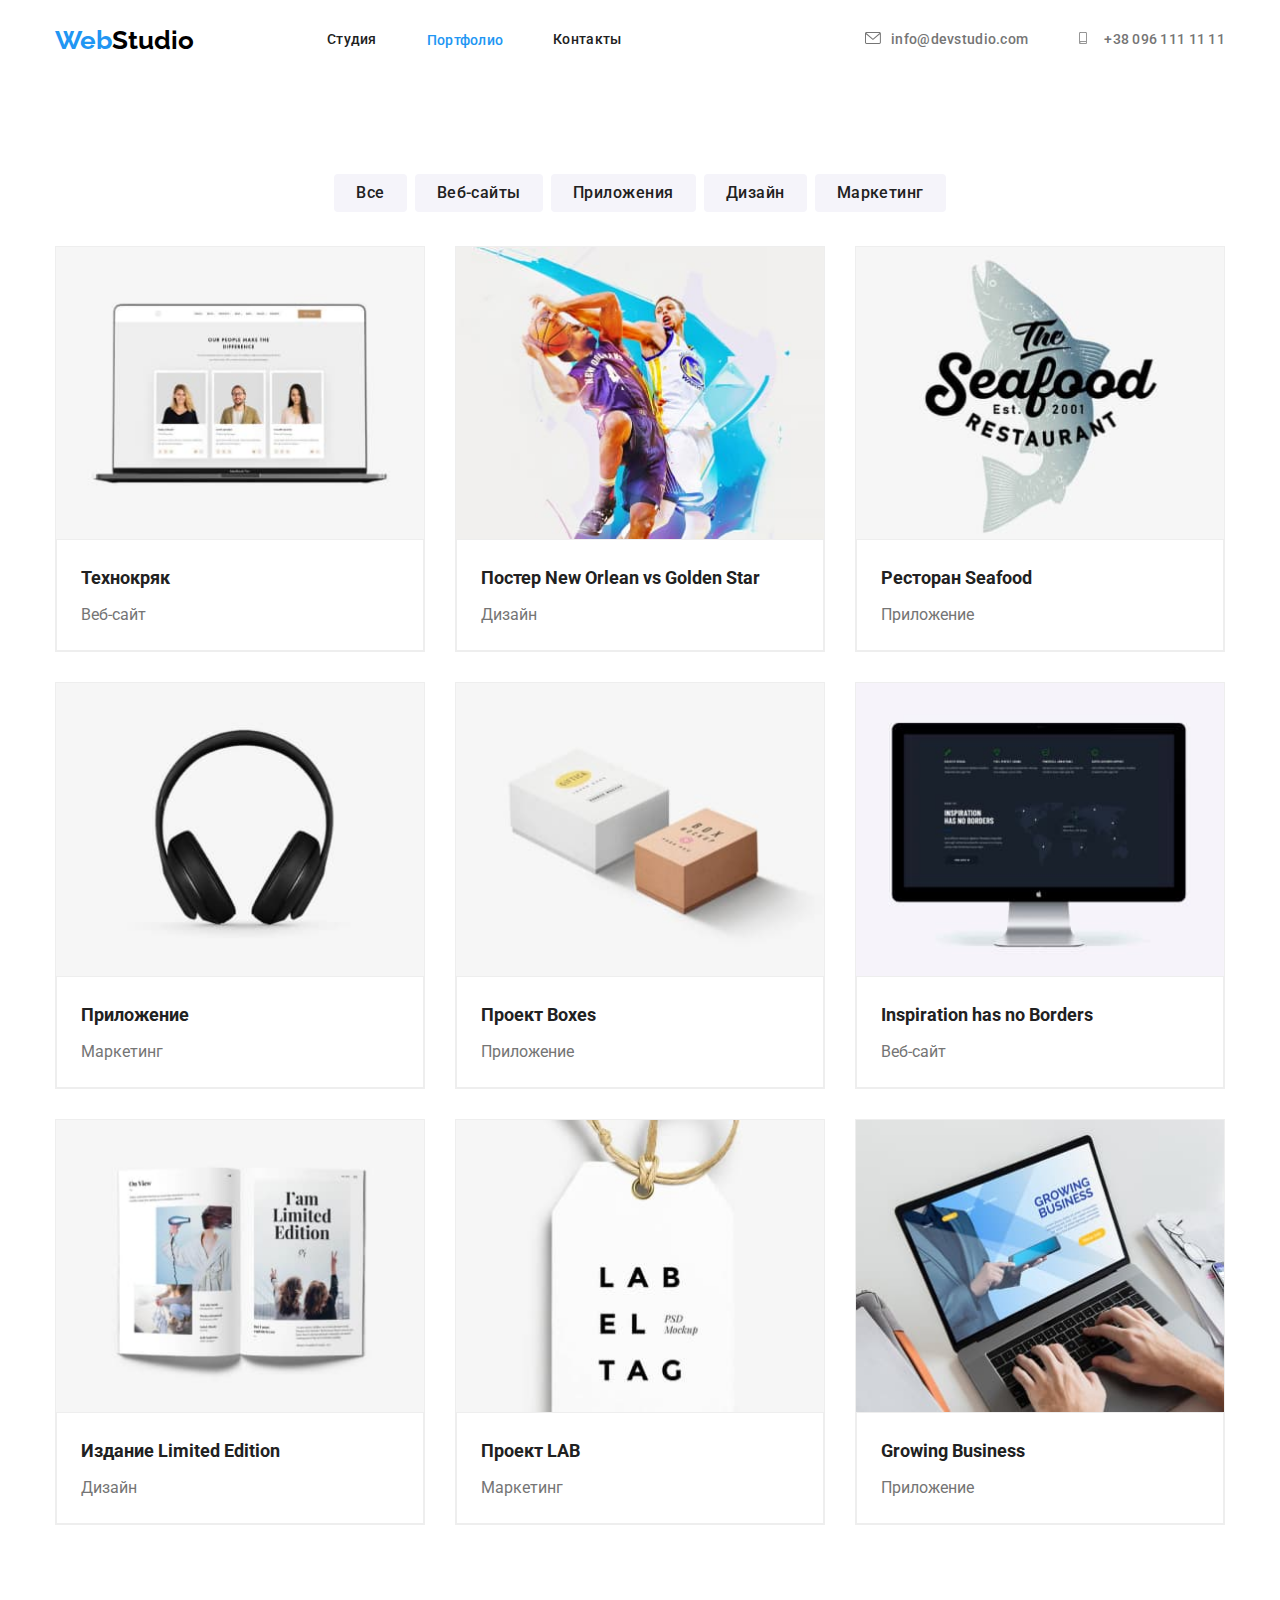
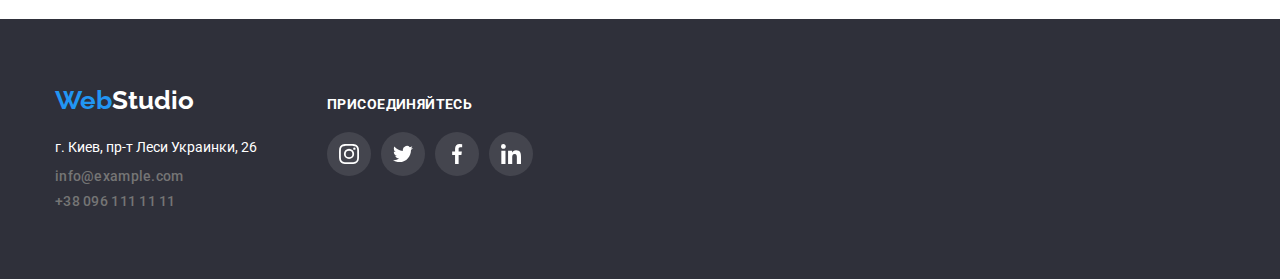
==== commit 13730b16: "fixing" ====
--- a/portfolio.html
+++ b/portfolio.html
@@ -59,7 +59,7 @@
         <section class="design-work" >
             <ul class="main-button" >
                 <li class="main-button-mark" >
-                    <button class="main-button-item" >Все</button>
+                    <button class="main-button-item"  >Все</button>
                 </li>
                 <li class="main-button-mark" >
                     <button class="main-button-item" >Веб-сайты</button>
--- a/css/style.css
+++ b/css/style.css
@@ -70,9 +70,7 @@
 }
 
 /*  Хедер сайта */
-.header-back {
-  border: 1px solid #ececec;
-}
+
 
 .header-nav {
   display: flex;
@@ -329,15 +327,18 @@
   padding-bottom: 94px;
 }
 
-.work-title {
+.work-title { 
+  font-family: Roboto, sans-serif;
   text-align: center;
   margin-top: 0px;
-  font-family: Roboto, sans-serif;
   font-style: normal;
   font-weight: bold;
   font-size: 36px;
-  line-height: 1.16;
-}
+  line-height: 1.16; 
+  color: var(--h-collor);
+  margin-bottom: 50px ;
+}
+ 
 
 .work-item-frame {
   /* outline: 1px solid green; */
@@ -389,6 +390,7 @@
   font-size: 36px;
   line-height: 1.16;
   letter-spacing: 0.03em;
+  color: var(--h-collor);
 }
 
 .team-card {
@@ -408,6 +410,7 @@
 
 .team-card-item {
   margin-right: 30px;
+  background-color: var(--white-text-collor);
   box-shadow: 0px 1px 3px rgba(0, 0, 0, 0.12), 0px 1px 1px rgba(0, 0, 0, 0.14), 0px 2px 1px rgba(0, 0, 0, 0.2);
   border-radius: 0px 0px 4px 4px;
 }
@@ -466,10 +469,12 @@
   margin-left: 10px;
 }
 
-.link-icon:hover {
+.link-icon:hover,
+.link-icon:focus{
   background-color: var(--link-collor);
   color: var(--white-text-collor);
 }
+
 /* .icon{
   fill: var( --social-icon)
 
@@ -504,7 +509,7 @@
   line-height: 42px;
   text-align: center;
   letter-spacing: 0.03em;
-  
+  color: var(--h-collor) ;
   margin-bottom: 50px;
   margin-top: 0px; 
 }
@@ -688,10 +693,11 @@
   width: 44px;
   height: 44px;
   border-radius: 50%; 
-  
-}
-
-.footer-link:hover{
+  background-color: rgba(255, 255, 255, 0.1); ;
+}
+ 
+.footer-link:hover,
+.footer-link:focus{
   background-color: var(--link-collor) ;
 }
 
@@ -708,7 +714,8 @@
   justify-content: center;
   margin-top: 0px;
   padding-left: 0px;
-  margin-bottom: 34px;
+  margin-bottom: 34px; 
+ 
 }
 
 .main-button-mark:not(:first-child){
@@ -720,7 +727,23 @@
   height: 38px;
   background-color: var(--team-back);
   border-radius: 4px;
-  color: var(--social-icon);
+  color: var(--h-collor);
+
+}
+
+.main-button-item{
+  font-family: Roboto, sans-serif;
+  font-style: normal;
+  font-weight: 500;
+  font-size: 16px;
+  line-height: 1.6;
+  text-align: center;
+  letter-spacing: 0.03em;
+  color: var( --h-collor);
+  padding-left: 22px;
+  padding-right: 22px;
+  padding-top: 6px;
+  padding-bottom: 6px;
 }
 
 .main-button-item{
@@ -738,6 +761,9 @@
   padding-top: 94px;
 }
 
+
+  
+  
 .product-name {
   font-family: Roboto, sans-serif;
   font-style: normal;
@@ -745,6 +771,7 @@
   font-size: 18px;
   line-height: 36px;
   color: var(--h-collor);
+ 
 }
 
 .progects {
@@ -760,8 +787,13 @@
   /* outline: 1px solid #008000; */
   margin-right: 30px;
   margin-bottom: 30px;
-}
-
+  background-color: var(--white-text-collor);
+  border: 1px solid #EEEEEE;
+}
+
+.progects-name:hover{
+  box-shadow: 0px 1px 1px rgba(0, 0, 0, 0.12), 0px 4px 4px rgba(0, 0, 0, 0.06), 1px 4px 6px rgba(0, 0, 0, 0.16);
+}
 /* .progects-name * {
   outline: 1px solid #008000;
 } */
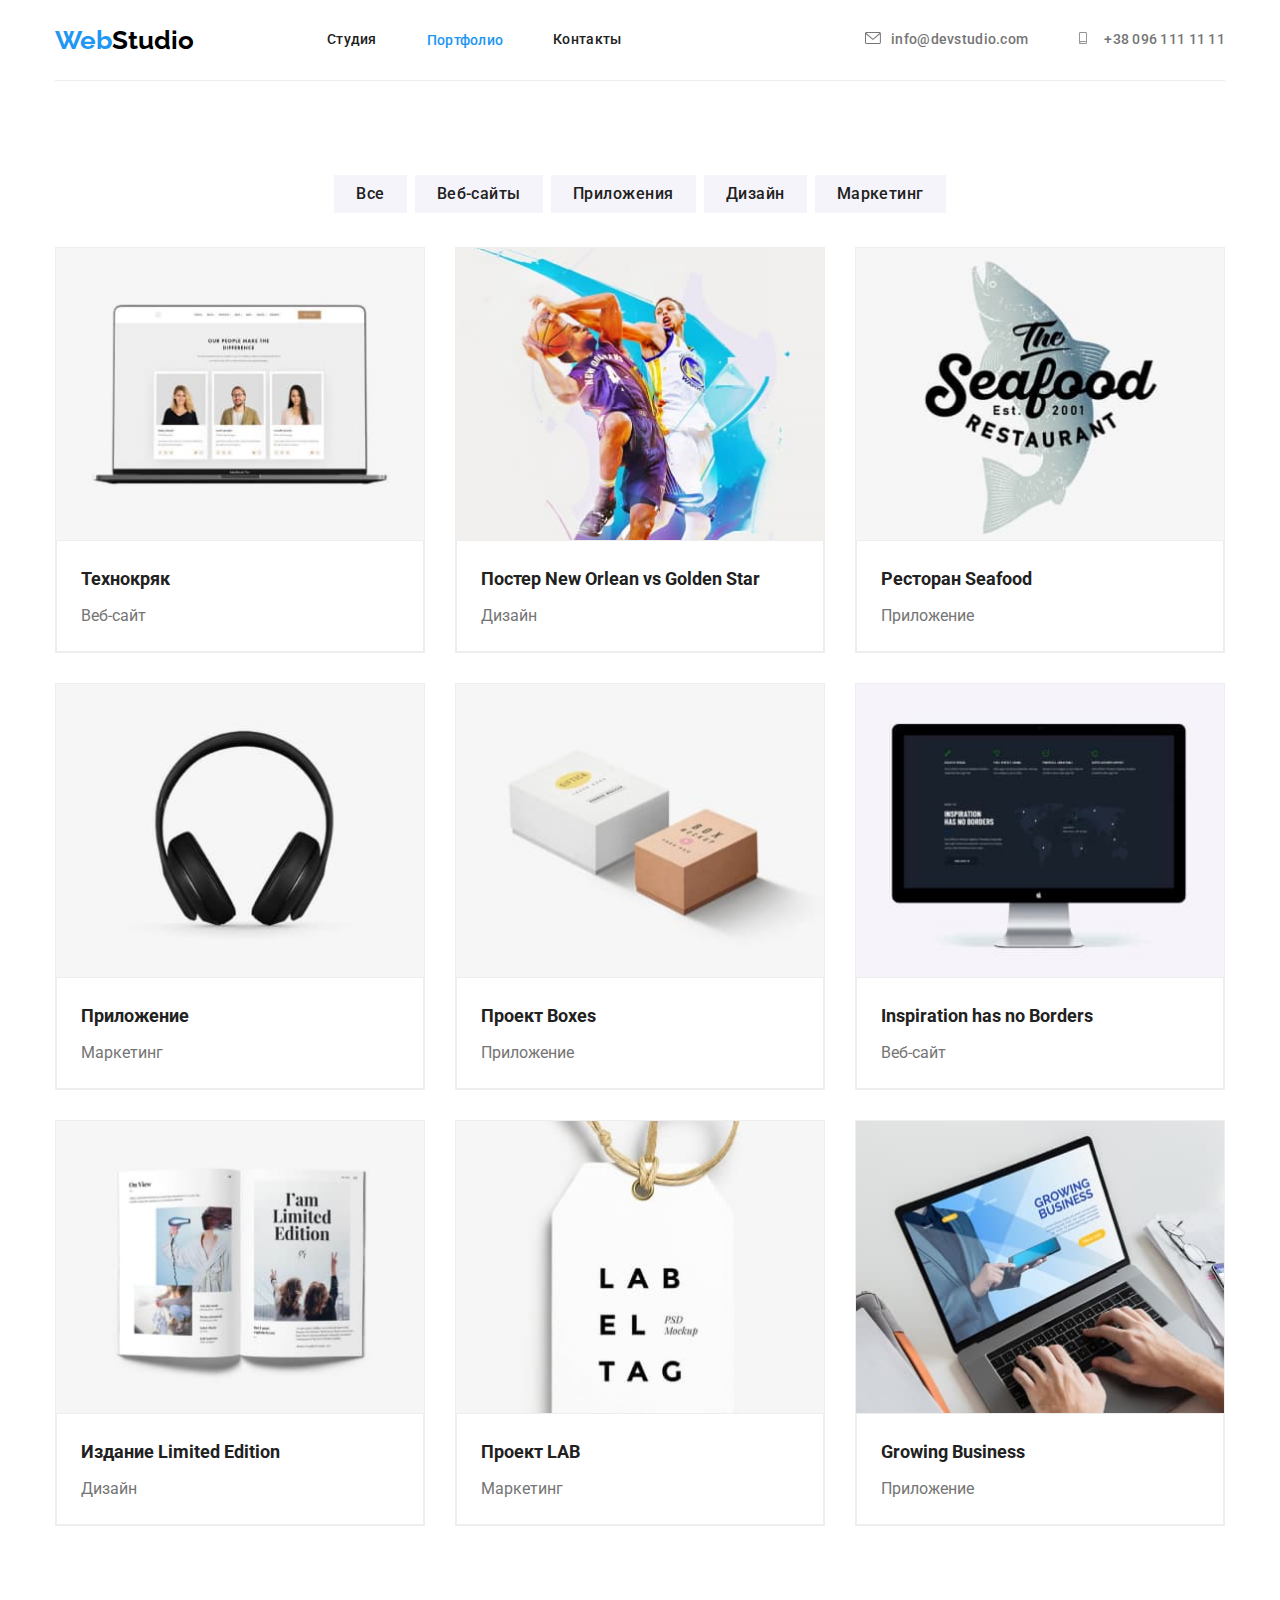
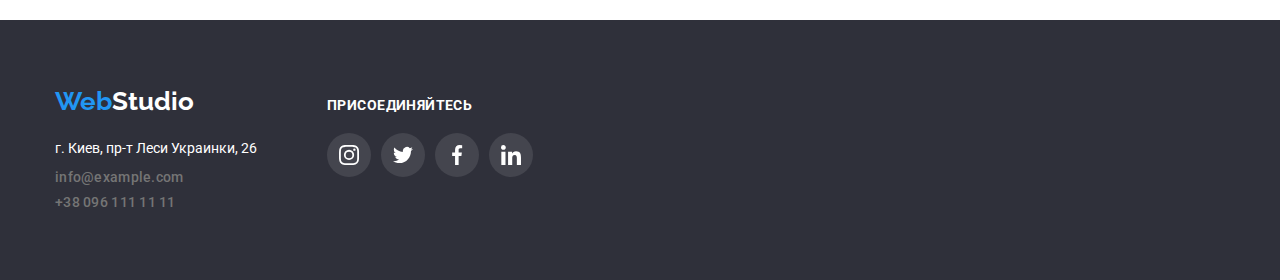
==== commit b374053a: "fix border" ====
--- a/portfolio.html
+++ b/portfolio.html
@@ -8,7 +8,7 @@
     <link rel="preconnect" href="https://fonts.gstatic.com">
     <link href="https://fonts.googleapis.com/css2?family=Raleway:wght@700&family=Roboto:wght@400;500;700;900&display=swap"
         rel="stylesheet">
-     <link rel="stylesheet" href="https://cdnjs.cloudflare.com/ajax/libs/modern-normalize/1.0.0/modern-normalize.min.css"/>
+        <link rel="stylesheet" href="https://cdnjs.cloudflare.com/ajax/libs/modern-normalize/1.0.0/modern-normalize.min.css"/>
   
     <link rel="stylesheet" href="./css/common.css">
     <link rel="stylesheet" href="./css/style.css">
@@ -17,7 +17,7 @@
      
         <header class="header-back"> 
             <div class="container">
-           
+           <div class="header-line-bottom" >
             <nav class="item" > 
                 <div class="header-nav" >
         
@@ -51,6 +51,7 @@
                 </ul>
             </div>
                 </nav>
+            </div>
             </div>
         </header> 
    
--- a/css/common.css
+++ b/css/common.css
@@ -32,3 +32,14 @@
   max-width: 100%;
   height: auto;
 }
+
+a:focus{
+  outline: none
+}
+
+.button:focus{ 
+  outline: none;
+  border: none;
+}
+
+  
--- a/css/style.css
+++ b/css/style.css
@@ -67,10 +67,13 @@
 
 .link-black {
   color: black;
-}
+} 
 
 /*  Хедер сайта */
 
+.header-line-bottom{
+  border-bottom: 1px solid #ECECEC
+}
 
 .header-nav {
   display: flex;
@@ -518,7 +521,7 @@
   display: flex;
   margin-top: 0px; 
   margin-bottom: 0px;
-   padding-left: 0px;
+  padding-left: 0px;
 } 
 
 .client-item{
@@ -551,7 +554,8 @@
   border: 1px solid var(--social-icon)
 }
 
-.client-link:hover{
+.client-link:hover,
+.client-link:focus{
   color: var(--link-collor);
   border: 1px solid  var(--link-collor)
 }
@@ -726,12 +730,14 @@
   display: flex;
   height: 38px;
   background-color: var(--team-back);
+  /* border-radius: 4px; */
+  color: var(--h-collor);
+
+}
+
+.main-button-item{
+  display: flex; 
   border-radius: 4px;
-  color: var(--h-collor);
-
-}
-
-.main-button-item{
   font-family: Roboto, sans-serif;
   font-style: normal;
   font-weight: 500;
@@ -746,14 +752,19 @@
   padding-bottom: 6px;
 }
 
-.main-button-item{
+
+.main-button-item:hover,
+.main-button-item:focus {
+  background-color: var(--link-collor) ;
+  color: var(--white-text-collor) ; 
+  border-color: var(--link-collor);
+  box-shadow: 0px 3px 1px rgba(0, 0, 0, 0.1), 0px 1px 2px rgba(0, 0, 0, 0.08), 0px 2px 2px rgba(0, 0, 0, 0.12);
+}
+
+/* 
+.main-button-item {
   color: currentColor;
-}
-
-.main-button-mark:hover{
-  background-color: var(--link-collor) ;
-  color: var(--white-text-collor) ;
-}
+} */
 
 /*  портфолио проекты */
 .design-work {
@@ -791,9 +802,11 @@
   border: 1px solid #EEEEEE;
 }
 
-.progects-name:hover{
+/* .progects-name:hover,
+.progects-name:focus{
   box-shadow: 0px 1px 1px rgba(0, 0, 0, 0.12), 0px 4px 4px rgba(0, 0, 0, 0.06), 1px 4px 6px rgba(0, 0, 0, 0.16);
-}
+} */
+
 /* .progects-name * {
   outline: 1px solid #008000;
 } */
@@ -817,6 +830,11 @@
 
 .product-title {
   display: block;
+}
+
+.product-title:hover,
+.product-title:focus{
+  box-shadow: 0px 1px 1px rgba(0, 0, 0, 0.12), 0px 4px 4px rgba(0, 0, 0, 0.06), 1px 4px 6px rgba(0, 0, 0, 0.16);
 }
 
 .our-product {
